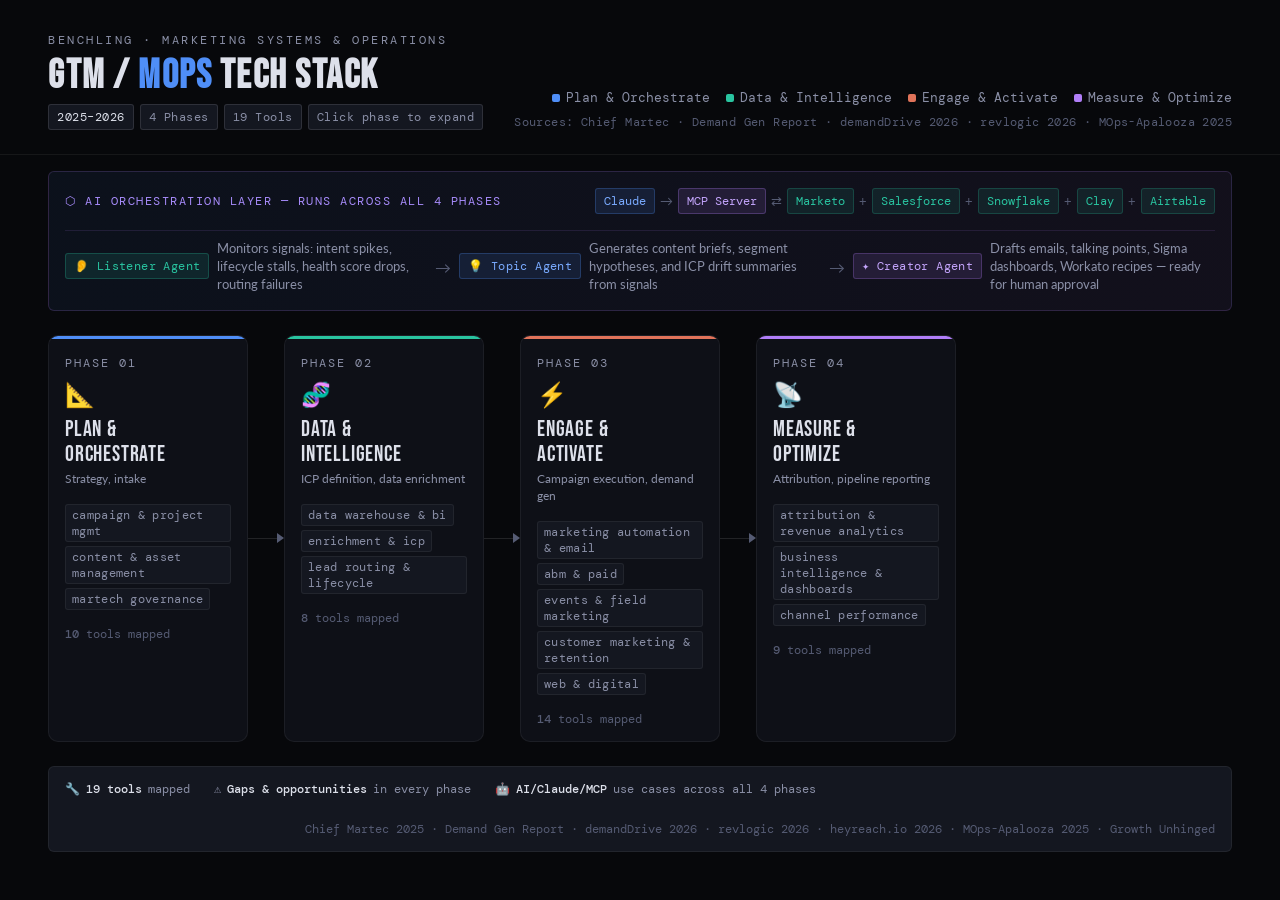
==== index.html @ 34dbd45b "feat: split single-file app into modular architecture with design system overhaul - Split gtm-mops-v" ====
<!DOCTYPE html>
<html lang="en">
<head>
  <meta charset="UTF-8">
  <meta name="viewport" content="width=device-width, initial-scale=1.0">
  <title>GTM / MOps Tech Stack — Benchling 2026</title>
  <link rel="preconnect" href="https://fonts.googleapis.com">
  <link rel="preconnect" href="https://fonts.gstatic.com" crossorigin>
  <link rel="stylesheet" href="https://fonts.googleapis.com/css2?family=Bebas+Neue&family=DM+Mono:wght@300;400;500&family=Lato:wght@300;400;700&display=swap">
  <link rel="stylesheet" href="styles.css">
</head>
<body>

<a href="#pipeline-section" class="skip-link">Skip to pipeline</a>

<!-- ═══ HEADER ═══ -->
<header>
  <div class="header-left">
    <div class="eyebrow">Benchling · Marketing Systems & Operations</div>
    <h1>GTM / <em>MOps</em> Tech Stack</h1>
    <div class="header-meta">
      <span class="pill active">2025–2026</span>
      <span class="pill">4 Phases</span>
      <span class="pill">19 Tools</span>
      <span class="pill">Click phase to expand</span>
    </div>
  </div>
  <div class="header-right">
    <div class="legend-row">
      <div class="leg"><div class="leg-dot" style="background:#4f8ef7"></div>Plan &amp; Orchestrate</div>
      <div class="leg"><div class="leg-dot" style="background:#29c4a0"></div>Data &amp; Intelligence</div>
      <div class="leg"><div class="leg-dot" style="background:#e0735a"></div>Engage &amp; Activate</div>
      <div class="leg"><div class="leg-dot" style="background:#b07ef8"></div>Measure &amp; Optimize</div>
    </div>
    <div class="legend-hint">Sources: Chief Martec · Demand Gen Report · demandDrive 2026 · revlogic 2026 · MOps-Apalooza 2025</div>
  </div>
</header>

<!-- ═══ AI ORCHESTRATION LAYER BANNER ═══ -->
<div class="mcp-bar">
  <div class="mcp-bar-top">
    <div class="mcp-label">⬡ AI Orchestration Layer — runs across all 4 phases</div>
    <div class="mcp-chain">
      <div class="mc mc-core">Claude</div><div class="mc-arr">→</div>
      <div class="mc mc-mcp">MCP Server</div><div class="mc-arr">⇄</div>
      <div class="mc mc-tool">Marketo</div><div class="mc-arr">+</div>
      <div class="mc mc-tool">Salesforce</div><div class="mc-arr">+</div>
      <div class="mc mc-tool">Snowflake</div><div class="mc-arr">+</div>
      <div class="mc mc-tool">Clay</div><div class="mc-arr">+</div>
      <div class="mc mc-tool">Airtable</div>
    </div>
  </div>
  <div class="mcp-agents-row">
    <div class="mcp-agent-type">
      <span class="agent-badge listener">👂 Listener Agent</span>
      <span class="agent-desc">Monitors signals: intent spikes, lifecycle stalls, health score drops, routing failures</span>
    </div>
    <div class="mcp-agent-sep">→</div>
    <div class="mcp-agent-type">
      <span class="agent-badge topic">💡 Topic Agent</span>
      <span class="agent-desc">Generates content briefs, segment hypotheses, and ICP drift summaries from signals</span>
    </div>
    <div class="mcp-agent-sep">→</div>
    <div class="mcp-agent-type">
      <span class="agent-badge creator">✦ Creator Agent</span>
      <span class="agent-desc">Drafts emails, talking points, Sigma dashboards, Workato recipes — ready for human approval</span>
    </div>
  </div>
</div>

<!-- ═══ MAIN CONTENT ═══ -->
<main id="pipeline-section">
  <div class="pipeline-wrap">
    <div class="pipeline" id="pipeline"></div>
  </div>

  <div class="detail" id="detailPanel">
    <div class="panel-head" id="panelHead">
      <div class="panel-icon" id="panelIcon"></div>
      <div>
        <div class="panel-title" id="panelTitle"></div>
        <div class="panel-subtitle" id="panelSub"></div>
      </div>
      <button class="panel-close" id="panelClose" aria-label="Close detail panel">✕ close</button>
    </div>
    <nav aria-label="Phase details">
      <div class="tab-nav" id="tabNav"></div>
    </nav>
    <div id="tabContent"></div>
  </div>
</main>

<!-- ═══ FOOTER ═══ -->
<footer>
  <div class="fstat">🔧 <strong>19 tools</strong> mapped</div>
  <div class="fstat">⚠️ <strong>Gaps &amp; opportunities</strong> in every phase</div>
  <div class="fstat">🤖 <strong>AI/Claude/MCP</strong> use cases across all 4 phases</div>
  <div class="fsrc">Chief Martec 2025 · Demand Gen Report · demandDrive 2026 · revlogic 2026 · heyreach.io 2026 · MOps-Apalooza 2025 · Growth Unhinged</div>
</footer>

<script src="data.js"></script>
<script src="app.js"></script>
</body>
</html>
---- styles.css ----
/* ═══ CASCADE LAYERS ═══ */
@layer reset, base, tokens, components, utilities;

/* ═══ RESET ═══ */
@layer reset {
  *, *::before, *::after { box-sizing: border-box; margin: 0; padding: 0; }
}

/* ═══ TOKENS ═══ */
@layer tokens {
  :root {
    /* Spacing — 8pt grid */
    --space-1: 4px;
    --space-2: 8px;
    --space-3: 16px;
    --space-4: 24px;
    --space-5: 32px;
    --space-6: 48px;
    --space-7: 64px;

    /* Typography — fluid clamp */
    --text-xs: clamp(0.6875rem, 0.625rem + 0.25vw, 0.75rem);
    --text-sm: clamp(0.75rem, 0.7rem + 0.2vw, 0.8125rem);
    --text-base: clamp(0.875rem, 0.8rem + 0.3vw, 1rem);
    --text-lg: clamp(1.125rem, 1rem + 0.5vw, 1.375rem);
    --text-xl: clamp(1.5rem, 1.2rem + 1.2vw, 2rem);
    --text-2xl: clamp(2rem, 1.5rem + 2vw, 2.5rem);

    /* Radii */
    --radius-sm: 3px;
    --radius-md: 6px;
    --radius-lg: 10px;

    /* Surfaces — elevation via lightness */
    --surface-0: #07080b;
    --surface-1: #0e1017;
    --surface-2: #141720;
    --surface-3: #1b1f2c;

    /* Phase colors */
    --p1: #4f8ef7;
    --p2: #29c4a0;
    --p3: #e0735a;
    --p4: #b07ef8;

    /* Text — contrast-compliant */
    --text-primary: #dde0ea;
    --text-secondary: #8a8fa6;
    --text-tertiary: #555b73;

    /* Borders */
    --border-subtle: rgba(255,255,255,0.06);
    --border-medium: rgba(255,255,255,0.11);

    /* Focus */
    --color-focus: var(--p1);
  }
}

/* ═══ BASE ═══ */
@layer base {
  html, body {
    background: var(--surface-0);
    color: var(--text-primary);
    font-family: 'Lato', sans-serif;
    font-size: var(--text-base);
    min-height: 100vh;
    overflow-x: hidden;
    -webkit-font-smoothing: antialiased;
  }
}

/* ═══ COMPONENTS ═══ */
@layer components {

  /* ── HEADER ── */
  header {
    padding: var(--space-5) var(--space-6) var(--space-4);
    border-bottom: 1px solid var(--border-subtle);
    display: flex; align-items: flex-end; gap: 0; justify-content: space-between;
  }

  .eyebrow {
    font-family: 'DM Mono', monospace;
    font-size: var(--text-xs); letter-spacing: 2.5px;
    text-transform: uppercase; color: var(--text-secondary);
    margin-bottom: var(--space-2);
  }

  h1 {
    font-family: 'Bebas Neue', sans-serif;
    font-size: var(--text-2xl); letter-spacing: 1.5px;
    line-height: 1; color: var(--text-primary);
    text-wrap: balance;
  }
  h1 em { font-style: normal; color: var(--p1); }

  .header-meta {
    display: flex; gap: 6px; align-items: center; flex-wrap: wrap;
    margin-top: var(--space-2);
  }

  .pill {
    font-family: 'DM Mono', monospace;
    font-size: var(--text-xs); padding: var(--space-1) var(--space-2);
    border-radius: var(--radius-sm);
    background: var(--surface-2); border: 1px solid var(--border-medium);
    color: var(--text-secondary); letter-spacing: 0.5px;
  }
  .pill.active { color: var(--text-primary); border-color: var(--border-medium); }

  .header-right {
    text-align: right;
  }

  .legend-row {
    display: flex; gap: var(--space-3); justify-content: flex-end; align-items: center;
    flex-wrap: wrap;
  }

  .leg {
    display: flex; align-items: center; gap: 6px;
    font-size: var(--text-sm); color: var(--text-secondary);
    font-family: 'DM Mono', monospace;
  }
  .leg-dot { width: 8px; height: 8px; border-radius: 2px; flex-shrink: 0; }

  .legend-hint {
    margin-top: var(--space-2);
    font-family: 'DM Mono', monospace;
    font-size: var(--text-xs); color: var(--text-tertiary);
    letter-spacing: 0.4px;
  }

  /* ── MCP BANNER ── */
  .mcp-bar {
    margin: var(--space-3) var(--space-6) 0;
    border-radius: var(--radius-md);
    background: linear-gradient(90deg, rgba(79,142,247,0.07), rgba(176,126,248,0.07));
    border: 1px solid rgba(176,126,248,0.18);
    padding: var(--space-3) var(--space-3);
    display: flex; flex-direction: column; gap: var(--space-3); align-items: stretch;
  }

  .mcp-bar-top {
    display: flex; align-items: center; gap: var(--space-3); flex-wrap: wrap;
  }

  .mcp-label {
    font-family: 'DM Mono', monospace;
    font-size: var(--text-xs); letter-spacing: 1.5px; text-transform: uppercase;
    color: #a78bfa; white-space: nowrap;
  }

  .mcp-chain {
    display: flex; align-items: center; gap: 5px; flex-wrap: wrap; margin-left: auto;
  }
  .mc {
    font-family: 'DM Mono', monospace; font-size: var(--text-xs); padding: var(--space-1) var(--space-2);
    border-radius: var(--radius-sm); border: 1px solid; white-space: nowrap;
  }
  .mc-core { background: rgba(79,142,247,0.12); color: #7aabff; border-color: rgba(79,142,247,0.25); }
  .mc-mcp  { background: rgba(176,126,248,0.12); color: #c4a5fc; border-color: rgba(176,126,248,0.28); }
  .mc-tool { background: rgba(41,196,160,0.10); color: #29c4a0; border-color: rgba(41,196,160,0.22); }
  .mc-arr  { color: var(--text-tertiary); font-size: var(--text-sm); }

  .mcp-agents-row {
    display: flex; align-items: center; gap: var(--space-2); flex-wrap: wrap;
    padding-top: var(--space-2);
    border-top: 1px solid rgba(176,126,248,0.12);
  }

  .mcp-agent-type {
    display: flex; align-items: center; gap: var(--space-2); flex: 1; min-width: 200px;
  }

  .mcp-agent-sep {
    color: var(--text-tertiary); font-size: var(--text-base); flex-shrink: 0;
  }

  .agent-badge {
    font-family: 'DM Mono', monospace;
    font-size: var(--text-xs); padding: var(--space-1) var(--space-2); border-radius: var(--radius-sm);
    white-space: nowrap; flex-shrink: 0; letter-spacing: 0.4px;
  }
  .agent-badge.listener { background: rgba(41,196,160,0.12); color: #29c4a0; border: 1px solid rgba(41,196,160,0.25); }
  .agent-badge.topic    { background: rgba(79,142,247,0.12); color: #7aabff; border: 1px solid rgba(79,142,247,0.25); }
  .agent-badge.creator  { background: rgba(176,126,248,0.12); color: #c4a5fc; border: 1px solid rgba(176,126,248,0.25); }

  .agent-desc { font-size: var(--text-sm); color: var(--text-secondary); line-height: 1.4; }

  /* ── PIPELINE STRIP ── */
  .pipeline-wrap {
    padding: var(--space-4) var(--space-6) 0;
    overflow-x: auto;
  }

  .pipeline {
    display: flex; align-items: stretch;
    gap: 0; min-width: max-content;
  }

  /* connector — horizontal flow */
  .connector {
    display: flex; flex-direction: row; width: 36px; height: auto;
    justify-content: center; align-items: center;
    flex-shrink: 0;
  }
  .conn-line { flex: 1; height: 1px; width: auto; background: var(--border-medium); }
  .conn-arrow {
    width: 0; height: 0;
    border-top: 5px solid transparent;
    border-bottom: 5px solid transparent;
    border-left: 7px solid var(--text-tertiary);
    border-right: none;
    flex-shrink: 0;
  }

  /* ── PHASE CARD ── */
  .phase {
    width: 200px; flex-shrink: 0;
    border-radius: var(--radius-lg);
    border: 1.5px solid var(--border-subtle);
    background: var(--surface-1);
    cursor: pointer;
    transition: border-color 0.15s, transform 0.1s;
    overflow: hidden;
    position: relative;
  }
  .phase:hover {
    border-color: var(--phase-color);
  }
  .phase:active {
    transform: scale(0.98);
  }
  .phase.open {
    border-color: var(--phase-color);
  }

  .phase-accent {
    height: 3px; width: 100%;
  }

  .phase-inner { padding: var(--space-3) var(--space-3) 14px; }

  .phase-num {
    font-family: 'DM Mono', monospace;
    font-size: var(--text-xs); letter-spacing: 2px;
    text-transform: uppercase; color: var(--text-secondary);
    margin-bottom: var(--space-2);
  }

  .phase-icon { font-size: 24px; margin-bottom: var(--space-2); display: block; }

  .phase-name {
    font-family: 'Bebas Neue', sans-serif;
    font-size: var(--text-lg); letter-spacing: 0.8px;
    line-height: 1.15; color: var(--text-primary);
    text-wrap: balance;
  }

  .phase-subtitle {
    font-size: var(--text-xs); color: var(--text-secondary);
    margin-top: var(--space-1); line-height: 1.4;
  }

  .phase-cats {
    margin-top: var(--space-3);
    display: flex; flex-wrap: wrap; gap: var(--space-1);
  }

  .cat-chip {
    font-family: 'DM Mono', monospace;
    font-size: var(--text-xs); padding: 2px 6px;
    border-radius: var(--radius-sm); color: var(--text-secondary);
    background: var(--surface-2); border: 1px solid var(--border-subtle);
    letter-spacing: 0.3px;
  }

  .phase-tool-count {
    margin-top: var(--space-3);
    font-family: 'DM Mono', monospace;
    font-size: var(--text-xs); color: var(--text-tertiary);
    font-variant-numeric: tabular-nums;
  }
  .phase-tool-count span { font-weight: 500; }

  /* ── DETAIL PANEL ── */
  .detail {
    display: none;
    margin: var(--space-3) var(--space-6) 0;
    border-radius: var(--radius-lg);
    border: 1px solid var(--border-subtle);
    background: var(--surface-1);
    overflow: hidden;
    animation: panelIn 0.22s ease;
  }
  .detail.open { display: block; }

  @keyframes panelIn {
    from { opacity: 0; transform: translateY(-6px); }
    to   { opacity: 1; transform: translateY(0); }
  }

  /* Panel header */
  .panel-head {
    display: flex; align-items: center; gap: 14px;
    padding: var(--space-3) var(--space-4);
    border-bottom: 1px solid var(--border-subtle);
    border-top: 2px solid var(--phase-color, var(--p1));
  }

  .panel-icon { font-size: 26px; }

  .panel-title {
    font-family: 'Bebas Neue', sans-serif;
    font-size: var(--text-lg); letter-spacing: 1px;
    text-wrap: balance;
  }

  .panel-subtitle { font-size: var(--text-sm); color: var(--text-secondary); margin-top: 1px; }

  .panel-close {
    margin-left: auto;
    background: none; border: 1px solid var(--border-medium);
    color: var(--text-secondary); border-radius: var(--radius-md);
    padding: 5px 13px; font-size: var(--text-sm);
    cursor: pointer; transition: color 0.15s, border-color 0.15s;
    font-family: 'DM Mono', monospace;
  }
  .panel-close:hover { color: var(--text-primary); border-color: var(--border-medium); }

  /* Tab nav */
  .tab-nav {
    display: flex; gap: 0;
    border-bottom: 1px solid var(--border-subtle);
    padding: 0 var(--space-4);
    overflow-x: auto;
  }

  .tab-btn {
    font-family: 'DM Mono', monospace;
    font-size: var(--text-xs); letter-spacing: 0.8px; text-transform: uppercase;
    padding: var(--space-2) var(--space-3); cursor: pointer;
    background: none; border: none;
    color: var(--text-secondary);
    border-bottom: 2px solid transparent;
    transition: color 0.15s, border-color 0.15s;
    white-space: nowrap;
  }
  .tab-btn:hover { color: var(--text-primary); }
  .tab-btn.active { color: var(--text-primary); border-bottom-color: var(--phase-color, var(--p1)); }

  /* Tab content */
  .tab-body { display: none; padding: var(--space-4); }
  .tab-body.active { display: block; }

  /* ── TOOLS TAB ── */
  .subcats { display: flex; flex-direction: column; gap: var(--space-3); }

  .subcat-head {
    display: flex; align-items: center; gap: var(--space-2);
    cursor: pointer; user-select: none; margin-bottom: var(--space-2);
  }

  .subcat-toggle {
    width: 16px; height: 16px; border-radius: var(--radius-sm);
    border: 1px solid var(--border-medium);
    background: var(--surface-2); color: var(--text-secondary);
    font-size: var(--text-xs); display: flex; align-items: center; justify-content: center;
    flex-shrink: 0; transition: all 0.15s;
    font-family: 'DM Mono', monospace;
  }
  .subcat.expanded .subcat-toggle { background: var(--surface-3); color: var(--text-primary); }

  .subcat-name {
    font-family: 'DM Mono', monospace;
    font-size: var(--text-xs); letter-spacing: 1px; text-transform: uppercase;
    color: var(--text-secondary);
  }

  .subcat-count {
    font-family: 'DM Mono', monospace;
    font-size: var(--text-xs); color: var(--text-tertiary);
    margin-left: auto;
    font-variant-numeric: tabular-nums;
  }

  .subcat-body {
    display: none;
    padding-left: var(--space-4);
  }
  .subcat.expanded .subcat-body {
    display: grid; grid-template-columns: repeat(auto-fill, minmax(260px, 1fr)); gap: var(--space-2);
  }

  .tool-card {
    background: var(--surface-2); border: 1px solid var(--border-subtle);
    border-radius: var(--radius-md); padding: var(--space-2) 14px;
    transition: border-color 0.15s;
  }
  .tool-card:hover { border-color: var(--border-medium); }

  .tool-top { display: flex; align-items: center; gap: 7px; margin-bottom: 5px; }
  .tool-dot { width: 6px; height: 6px; border-radius: 50%; flex-shrink: 0; }
  .tool-name { font-size: var(--text-base); font-weight: 700; color: var(--text-primary); }

  .tool-tag {
    margin-left: auto;
    font-family: 'DM Mono', monospace;
    font-size: var(--text-xs); padding: 1px 5px;
    border-radius: var(--radius-sm);
  }
  .tool-tag.core { background: rgba(79,142,247,0.12); color: #7aabff; border: 1px solid rgba(79,142,247,0.2); }
  .tool-tag.cross { background: rgba(224,115,90,0.1); color: #e8886f; border: 1px solid rgba(224,115,90,0.2); }

  .tool-desc { font-size: var(--text-sm); color: var(--text-secondary); line-height: 1.5; }

  /* ── GAPS TAB ── */
  .gaps-grid { display: grid; grid-template-columns: repeat(auto-fill, minmax(280px, 1fr)); gap: var(--space-3); }

  .gap-card {
    background: var(--surface-2); border-radius: var(--radius-md); padding: 14px;
    border: 1px solid var(--border-subtle);
  }

  .gap-type {
    font-family: 'DM Mono', monospace;
    font-size: var(--text-xs); letter-spacing: 1px; text-transform: uppercase;
    padding: 2px 7px; border-radius: var(--radius-sm); display: inline-block; margin-bottom: var(--space-2);
  }
  .gap-type.gap  { background: rgba(251,191,36,0.1); color: #fbbf24; border: 1px solid rgba(251,191,36,0.2); }
  .gap-type.opp  { background: rgba(41,196,160,0.1); color: #29c4a0; border: 1px solid rgba(41,196,160,0.2); }
  .gap-type.risk { background: rgba(224,115,90,0.1); color: #e0735a; border: 1px solid rgba(224,115,90,0.2); }

  .gap-text { font-size: var(--text-sm); color: var(--text-secondary); line-height: 1.6; }

  /* ── TRENDS TAB ── */
  .trends-list { display: flex; flex-direction: column; gap: var(--space-3); }

  .trend-item {
    display: flex; gap: var(--space-3); align-items: flex-start;
    background: var(--surface-2); border-radius: var(--radius-md); padding: 13px var(--space-3);
    border: 1px solid var(--border-subtle);
  }

  .trend-badge {
    font-family: 'DM Mono', monospace;
    font-size: var(--text-xs); padding: 2px 7px; border-radius: var(--radius-sm);
    white-space: nowrap; margin-top: 2px; flex-shrink: 0;
    letter-spacing: 0.5px;
  }
  .trend-badge.now    { background: rgba(41,196,160,0.1); color: #29c4a0; border: 1px solid rgba(41,196,160,0.2); }
  .trend-badge.future { background: rgba(79,142,247,0.1); color: #7aabff; border: 1px solid rgba(79,142,247,0.2); }

  .trend-text { font-size: var(--text-sm); color: var(--text-secondary); line-height: 1.6; }

  /* ── AI TAB ── */
  .ai-list { display: flex; flex-direction: column; gap: var(--space-3); }

  .ai-item {
    background: var(--surface-2); border: 1px solid var(--border-subtle);
    border-radius: var(--radius-md); padding: 14px var(--space-3);
  }

  .ai-badges { display: flex; gap: 5px; flex-wrap: wrap; margin-bottom: var(--space-2); }

  .ai-badge {
    font-family: 'DM Mono', monospace;
    font-size: var(--text-xs); padding: 2px 7px; border-radius: var(--radius-sm);
    letter-spacing: 0.4px;
  }
  .ab-mcp    { background: rgba(176,126,248,0.12); color: #c4a5fc; border: 1px solid rgba(176,126,248,0.25); }
  .ab-agent  { background: rgba(236,72,153,0.1);   color: #f472b6; border: 1px solid rgba(244,114,182,0.2); }
  .ab-code   { background: rgba(41,196,160,0.1);   color: #29c4a0; border: 1px solid rgba(41,196,160,0.2); }
  .ab-claude { background: rgba(79,142,247,0.1);   color: #7aabff; border: 1px solid rgba(79,142,247,0.2); }

  .ai-text { font-size: var(--text-sm); color: var(--text-secondary); line-height: 1.6; }

  /* ── FOOTER ── */
  footer {
    margin: var(--space-4) var(--space-6) var(--space-6);
    padding: 14px var(--space-3);
    border-radius: var(--radius-md);
    background: var(--surface-2); border: 1px solid var(--border-subtle);
    display: flex; gap: var(--space-4); flex-wrap: wrap; align-items: center;
  }

  .fstat {
    font-family: 'DM Mono', monospace;
    font-size: var(--text-xs); color: var(--text-secondary);
    display: flex; align-items: center; gap: 6px;
  }
  .fstat strong { color: var(--text-primary); font-weight: 500; }

  .fsrc {
    margin-left: auto; font-size: var(--text-xs); color: var(--text-tertiary);
    font-family: 'DM Mono', monospace;
  }

  /* ── RESPONSIVE: TABLET ── */
  @media (max-width: 1024px) {
    header {
      flex-direction: column;
      align-items: flex-start;
      gap: var(--space-3);
    }
    .header-right { text-align: left; }
    .legend-row { justify-content: flex-start; }
  }

  /* ── RESPONSIVE: MOBILE ── */
  @media (max-width: 768px) {
    header,
    .mcp-bar,
    .pipeline-wrap,
    footer {
      margin-left: var(--space-3);
      margin-right: var(--space-3);
    }

    header {
      padding: var(--space-4) var(--space-3) var(--space-3);
    }
    h1 { font-size: var(--text-xl); }
    .legend-row { gap: var(--space-2); }
    .legend-hint { font-size: var(--text-xs); }

    /* Pipeline goes vertical */
    .pipeline {
      flex-direction: column;
      min-width: 0;
      gap: 0;
    }
    .phase { width: 100%; }

    .connector {
      flex-direction: column;
      width: 100%;
      height: var(--space-4);
      justify-content: center;
      align-items: center;
    }
    .conn-line {
      width: 1px;
      height: 100%;
      flex: 1;
    }
    .conn-arrow {
      border-left: 5px solid transparent;
      border-right: 5px solid transparent;
      border-top: 7px solid var(--text-tertiary);
      border-bottom: none;
      transform: none;
    }

    /* MCP banner stacks */
    .mcp-bar { padding: var(--space-3); }
    .mcp-agents-row {
      flex-direction: column;
      gap: var(--space-2);
    }
    .mcp-agent-sep { display: none; }
    .mcp-agent-type { min-width: 0; }
    .mcp-chain { margin-left: 0; }

    /* Detail panel full-width */
    .detail {
      margin-left: 0;
      margin-right: 0;
      border-radius: 0;
    }
    .tab-body { padding: var(--space-3); }
    .panel-head { padding: var(--space-3); }
    .tab-nav { padding: 0 var(--space-3); }

    /* Tool grid single column */
    .subcat.expanded .subcat-body { grid-template-columns: 1fr; }
    .subcat-body { padding-left: var(--space-3); }

    /* Gaps grid single column */
    .gaps-grid { grid-template-columns: 1fr; }

    /* Footer stacks */
    footer {
      flex-direction: column;
      align-items: flex-start;
      gap: var(--space-2);
    }
    .fsrc { margin-left: 0; }
  }

} /* end @layer components */

/* ═══ UTILITIES ═══ */
@layer utilities {
  :focus-visible {
    outline: 2px solid var(--color-focus);
    outline-offset: 2px;
  }

  @media (prefers-reduced-motion: reduce) {
    *, *::before, *::after {
      animation-duration: 0.01ms !important;
      transition-duration: 0.01ms !important;
    }
  }

  .skip-link {
    position: absolute;
    top: -100%;
    left: var(--space-3);
    padding: var(--space-2) var(--space-3);
    background: var(--surface-3);
    color: var(--text-primary);
    font-family: 'DM Mono', monospace;
    font-size: var(--text-sm);
    border-radius: var(--radius-md);
    z-index: 100;
    text-decoration: none;
  }
  .skip-link:focus {
    top: var(--space-2);
  }
}
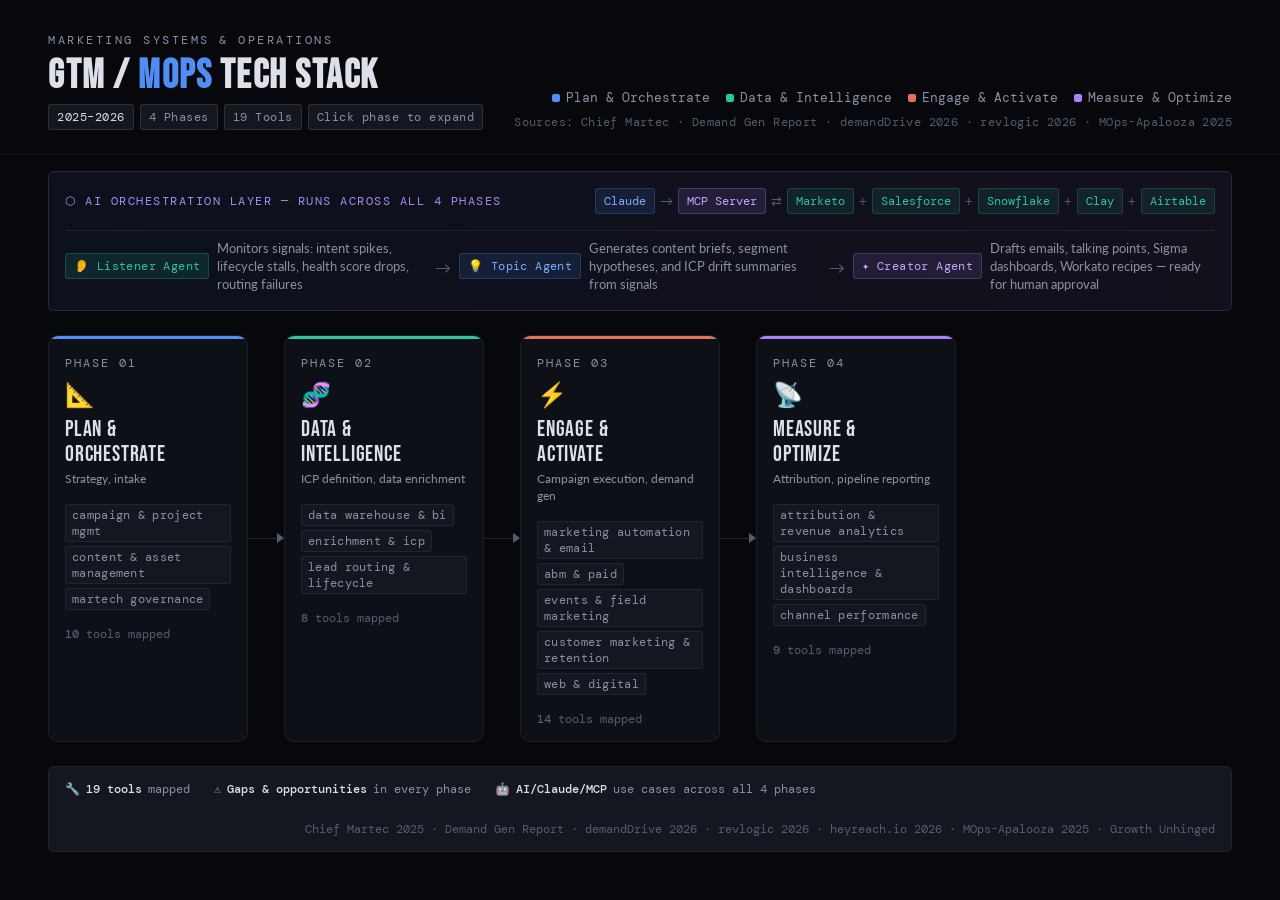
==== commit 015cc4ce: "initial commit" ====
--- a/index.html
+++ b/index.html
@@ -3,7 +3,7 @@
 <head>
   <meta charset="UTF-8">
   <meta name="viewport" content="width=device-width, initial-scale=1.0">
-  <title>GTM / MOps Tech Stack — Benchling 2026</title>
+  <title>GTM / MOps Tech Stack — 2026</title>
   <link rel="preconnect" href="https://fonts.googleapis.com">
   <link rel="preconnect" href="https://fonts.gstatic.com" crossorigin>
   <link rel="stylesheet" href="https://fonts.googleapis.com/css2?family=Bebas+Neue&family=DM+Mono:wght@300;400;500&family=Lato:wght@300;400;700&display=swap">
@@ -16,7 +16,7 @@
 <!-- ═══ HEADER ═══ -->
 <header>
   <div class="header-left">
-    <div class="eyebrow">Benchling · Marketing Systems & Operations</div>
+    <div class="eyebrow">Marketing Systems & Operations</div>
     <h1>GTM / <em>MOps</em> Tech Stack</h1>
     <div class="header-meta">
       <span class="pill active">2025–2026</span>
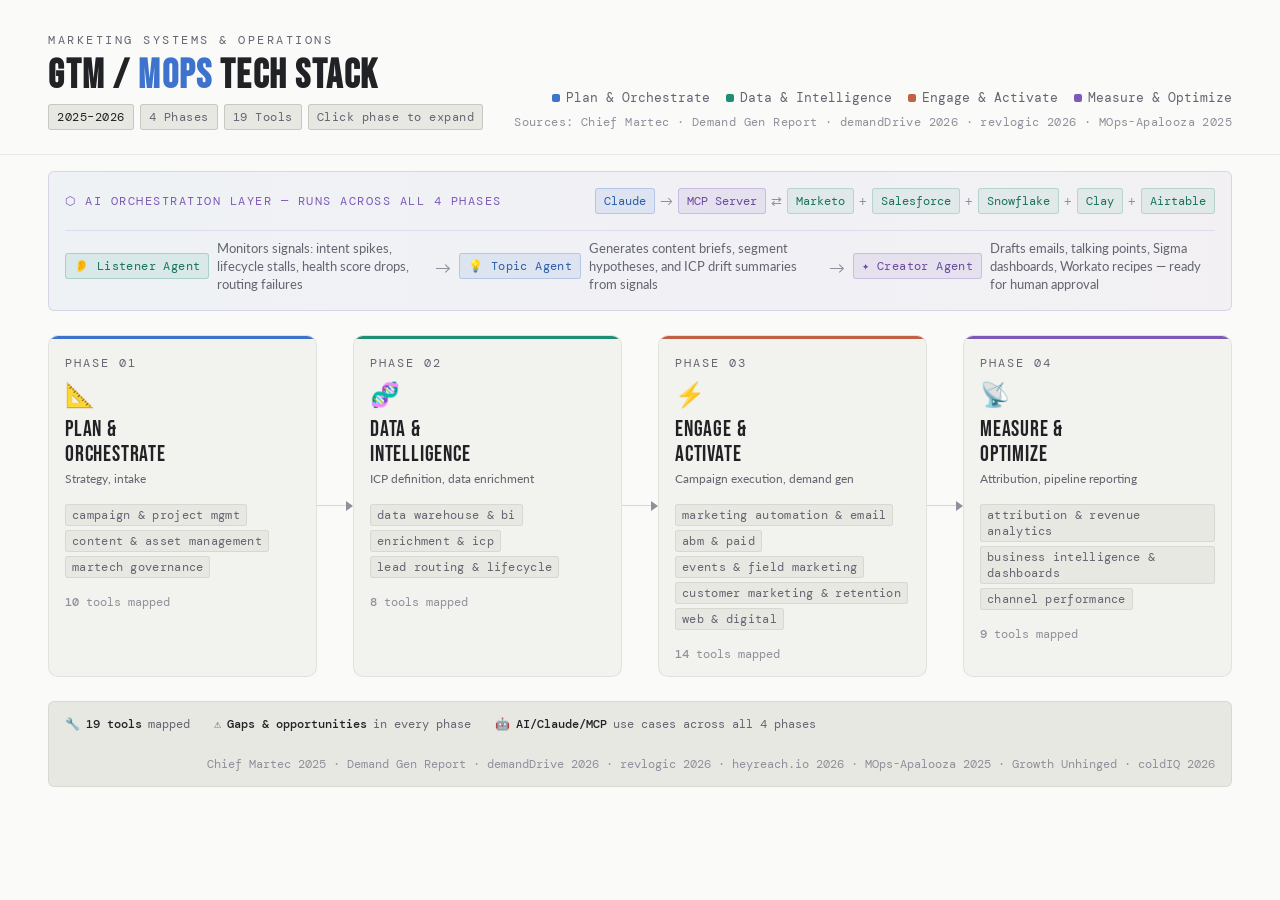
==== commit fce0d25e: "updated styling" ====
--- a/index.html
+++ b/index.html
@@ -27,10 +27,10 @@
   </div>
   <div class="header-right">
     <div class="legend-row">
-      <div class="leg"><div class="leg-dot" style="background:#4f8ef7"></div>Plan &amp; Orchestrate</div>
-      <div class="leg"><div class="leg-dot" style="background:#29c4a0"></div>Data &amp; Intelligence</div>
-      <div class="leg"><div class="leg-dot" style="background:#e0735a"></div>Engage &amp; Activate</div>
-      <div class="leg"><div class="leg-dot" style="background:#b07ef8"></div>Measure &amp; Optimize</div>
+      <div class="leg"><div class="leg-dot" style="background:#3d73cc"></div>Plan &amp; Orchestrate</div>
+      <div class="leg"><div class="leg-dot" style="background:#1f8f74"></div>Data &amp; Intelligence</div>
+      <div class="leg"><div class="leg-dot" style="background:#c06047"></div>Engage &amp; Activate</div>
+      <div class="leg"><div class="leg-dot" style="background:#7e5ab8"></div>Measure &amp; Optimize</div>
     </div>
     <div class="legend-hint">Sources: Chief Martec · Demand Gen Report · demandDrive 2026 · revlogic 2026 · MOps-Apalooza 2025</div>
   </div>
@@ -95,7 +95,7 @@
   <div class="fstat">🔧 <strong>19 tools</strong> mapped</div>
   <div class="fstat">⚠️ <strong>Gaps &amp; opportunities</strong> in every phase</div>
   <div class="fstat">🤖 <strong>AI/Claude/MCP</strong> use cases across all 4 phases</div>
-  <div class="fsrc">Chief Martec 2025 · Demand Gen Report · demandDrive 2026 · revlogic 2026 · heyreach.io 2026 · MOps-Apalooza 2025 · Growth Unhinged</div>
+  <div class="fsrc">Chief Martec 2025 · Demand Gen Report · demandDrive 2026 · revlogic 2026 · heyreach.io 2026 · MOps-Apalooza 2025 · Growth Unhinged · coldIQ 2026</div>
 </footer>
 
 <script src="data.js"></script>
--- a/styles.css
+++ b/styles.css
@@ -31,26 +31,26 @@
     --radius-md: 6px;
     --radius-lg: 10px;
 
-    /* Surfaces — elevation via lightness */
-    --surface-0: #07080b;
-    --surface-1: #0e1017;
-    --surface-2: #141720;
-    --surface-3: #1b1f2c;
+    /* Surfaces — warm paper palette */
+    --surface-0: #fafaf8;
+    --surface-1: #f2f2ee;
+    --surface-2: #e8e8e3;
+    --surface-3: #deded8;
 
     /* Phase colors */
-    --p1: #4f8ef7;
-    --p2: #29c4a0;
-    --p3: #e0735a;
-    --p4: #b07ef8;
-
-    /* Text — contrast-compliant */
-    --text-primary: #dde0ea;
-    --text-secondary: #8a8fa6;
-    --text-tertiary: #555b73;
+    --p1: #3d73cc;
+    --p2: #1f8f74;
+    --p3: #c06047;
+    --p4: #7e5ab8;
+
+    /* Text — contrast-compliant on light */
+    --text-primary: #212225;
+    --text-secondary: #636571;
+    --text-tertiary: #8e909c;
 
     /* Borders */
-    --border-subtle: rgba(255,255,255,0.06);
-    --border-medium: rgba(255,255,255,0.11);
+    --border-subtle: rgba(0,0,0,0.07);
+    --border-medium: rgba(0,0,0,0.14);
 
     /* Focus */
     --color-focus: var(--p1);
@@ -136,8 +136,8 @@
   .mcp-bar {
     margin: var(--space-3) var(--space-6) 0;
     border-radius: var(--radius-md);
-    background: linear-gradient(90deg, rgba(79,142,247,0.07), rgba(176,126,248,0.07));
-    border: 1px solid rgba(176,126,248,0.18);
+    background: linear-gradient(90deg, rgba(61,115,204,0.06), rgba(126,90,184,0.06));
+    border: 1px solid rgba(126,90,184,0.2);
     padding: var(--space-3) var(--space-3);
     display: flex; flex-direction: column; gap: var(--space-3); align-items: stretch;
   }
@@ -149,7 +149,7 @@
   .mcp-label {
     font-family: 'DM Mono', monospace;
     font-size: var(--text-xs); letter-spacing: 1.5px; text-transform: uppercase;
-    color: #a78bfa; white-space: nowrap;
+    color: #7e5ab8; white-space: nowrap;
   }
 
   .mcp-chain {
@@ -159,15 +159,15 @@
     font-family: 'DM Mono', monospace; font-size: var(--text-xs); padding: var(--space-1) var(--space-2);
     border-radius: var(--radius-sm); border: 1px solid; white-space: nowrap;
   }
-  .mc-core { background: rgba(79,142,247,0.12); color: #7aabff; border-color: rgba(79,142,247,0.25); }
-  .mc-mcp  { background: rgba(176,126,248,0.12); color: #c4a5fc; border-color: rgba(176,126,248,0.28); }
-  .mc-tool { background: rgba(41,196,160,0.10); color: #29c4a0; border-color: rgba(41,196,160,0.22); }
+  .mc-core { background: rgba(61,115,204,0.1); color: #2c5ea8; border-color: rgba(61,115,204,0.25); }
+  .mc-mcp  { background: rgba(126,90,184,0.1); color: #6a4a9e; border-color: rgba(126,90,184,0.25); }
+  .mc-tool { background: rgba(31,143,116,0.08); color: #17735d; border-color: rgba(31,143,116,0.22); }
   .mc-arr  { color: var(--text-tertiary); font-size: var(--text-sm); }
 
   .mcp-agents-row {
     display: flex; align-items: center; gap: var(--space-2); flex-wrap: wrap;
     padding-top: var(--space-2);
-    border-top: 1px solid rgba(176,126,248,0.12);
+    border-top: 1px solid rgba(126,90,184,0.15);
   }
 
   .mcp-agent-type {
@@ -183,9 +183,9 @@
     font-size: var(--text-xs); padding: var(--space-1) var(--space-2); border-radius: var(--radius-sm);
     white-space: nowrap; flex-shrink: 0; letter-spacing: 0.4px;
   }
-  .agent-badge.listener { background: rgba(41,196,160,0.12); color: #29c4a0; border: 1px solid rgba(41,196,160,0.25); }
-  .agent-badge.topic    { background: rgba(79,142,247,0.12); color: #7aabff; border: 1px solid rgba(79,142,247,0.25); }
-  .agent-badge.creator  { background: rgba(176,126,248,0.12); color: #c4a5fc; border: 1px solid rgba(176,126,248,0.25); }
+  .agent-badge.listener { background: rgba(31,143,116,0.1); color: #17735d; border: 1px solid rgba(31,143,116,0.25); }
+  .agent-badge.topic    { background: rgba(61,115,204,0.1); color: #2c5ea8; border: 1px solid rgba(61,115,204,0.25); }
+  .agent-badge.creator  { background: rgba(126,90,184,0.1); color: #6a4a9e; border: 1px solid rgba(126,90,184,0.25); }
 
   .agent-desc { font-size: var(--text-sm); color: var(--text-secondary); line-height: 1.4; }
 
@@ -197,7 +197,7 @@
 
   .pipeline {
     display: flex; align-items: stretch;
-    gap: 0; min-width: max-content;
+    gap: 0;
   }
 
   /* connector — horizontal flow */
@@ -218,7 +218,7 @@
 
   /* ── PHASE CARD ── */
   .phase {
-    width: 200px; flex-shrink: 0;
+    flex: 1 1 0; min-width: 180px;
     border-radius: var(--radius-lg);
     border: 1.5px solid var(--border-subtle);
     background: var(--surface-1);
@@ -411,8 +411,8 @@
     font-size: var(--text-xs); padding: 1px 5px;
     border-radius: var(--radius-sm);
   }
-  .tool-tag.core { background: rgba(79,142,247,0.12); color: #7aabff; border: 1px solid rgba(79,142,247,0.2); }
-  .tool-tag.cross { background: rgba(224,115,90,0.1); color: #e8886f; border: 1px solid rgba(224,115,90,0.2); }
+  .tool-tag.core { background: rgba(61,115,204,0.1); color: #2c5ea8; border: 1px solid rgba(61,115,204,0.2); }
+  .tool-tag.cross { background: rgba(192,96,71,0.08); color: #9e4a33; border: 1px solid rgba(192,96,71,0.2); }
 
   .tool-desc { font-size: var(--text-sm); color: var(--text-secondary); line-height: 1.5; }
 
@@ -429,9 +429,9 @@
     font-size: var(--text-xs); letter-spacing: 1px; text-transform: uppercase;
     padding: 2px 7px; border-radius: var(--radius-sm); display: inline-block; margin-bottom: var(--space-2);
   }
-  .gap-type.gap  { background: rgba(251,191,36,0.1); color: #fbbf24; border: 1px solid rgba(251,191,36,0.2); }
-  .gap-type.opp  { background: rgba(41,196,160,0.1); color: #29c4a0; border: 1px solid rgba(41,196,160,0.2); }
-  .gap-type.risk { background: rgba(224,115,90,0.1); color: #e0735a; border: 1px solid rgba(224,115,90,0.2); }
+  .gap-type.gap  { background: rgba(180,130,20,0.1); color: #8a6b10; border: 1px solid rgba(180,130,20,0.2); }
+  .gap-type.opp  { background: rgba(31,143,116,0.1); color: #17735d; border: 1px solid rgba(31,143,116,0.2); }
+  .gap-type.risk { background: rgba(192,96,71,0.08); color: #9e4a33; border: 1px solid rgba(192,96,71,0.2); }
 
   .gap-text { font-size: var(--text-sm); color: var(--text-secondary); line-height: 1.6; }
 
@@ -450,8 +450,8 @@
     white-space: nowrap; margin-top: 2px; flex-shrink: 0;
     letter-spacing: 0.5px;
   }
-  .trend-badge.now    { background: rgba(41,196,160,0.1); color: #29c4a0; border: 1px solid rgba(41,196,160,0.2); }
-  .trend-badge.future { background: rgba(79,142,247,0.1); color: #7aabff; border: 1px solid rgba(79,142,247,0.2); }
+  .trend-badge.now    { background: rgba(31,143,116,0.1); color: #17735d; border: 1px solid rgba(31,143,116,0.2); }
+  .trend-badge.future { background: rgba(61,115,204,0.1); color: #2c5ea8; border: 1px solid rgba(61,115,204,0.2); }
 
   .trend-text { font-size: var(--text-sm); color: var(--text-secondary); line-height: 1.6; }
 
@@ -470,10 +470,10 @@
     font-size: var(--text-xs); padding: 2px 7px; border-radius: var(--radius-sm);
     letter-spacing: 0.4px;
   }
-  .ab-mcp    { background: rgba(176,126,248,0.12); color: #c4a5fc; border: 1px solid rgba(176,126,248,0.25); }
-  .ab-agent  { background: rgba(236,72,153,0.1);   color: #f472b6; border: 1px solid rgba(244,114,182,0.2); }
-  .ab-code   { background: rgba(41,196,160,0.1);   color: #29c4a0; border: 1px solid rgba(41,196,160,0.2); }
-  .ab-claude { background: rgba(79,142,247,0.1);   color: #7aabff; border: 1px solid rgba(79,142,247,0.2); }
+  .ab-mcp    { background: rgba(126,90,184,0.1);  color: #6a4a9e; border: 1px solid rgba(126,90,184,0.22); }
+  .ab-agent  { background: rgba(190,60,120,0.08); color: #9e3366; border: 1px solid rgba(190,60,120,0.18); }
+  .ab-code   { background: rgba(31,143,116,0.1);  color: #17735d; border: 1px solid rgba(31,143,116,0.2); }
+  .ab-claude { background: rgba(61,115,204,0.1);  color: #2c5ea8; border: 1px solid rgba(61,115,204,0.2); }
 
   .ai-text { font-size: var(--text-sm); color: var(--text-secondary); line-height: 1.6; }
 
@@ -515,79 +515,100 @@
     .mcp-bar,
     .pipeline-wrap,
     footer {
-      margin-left: var(--space-3);
-      margin-right: var(--space-3);
-    }
-
+      margin-left: var(--space-2);
+      margin-right: var(--space-2);
+    }
+
+    /* ── Header: compact ── */
     header {
-      padding: var(--space-4) var(--space-3) var(--space-3);
+      padding: var(--space-3) var(--space-2) var(--space-2);
     }
     h1 { font-size: var(--text-xl); }
-    .legend-row { gap: var(--space-2); }
-    .legend-hint { font-size: var(--text-xs); }
-
-    /* Pipeline goes vertical */
+    .header-right { display: none; }
+    .header-meta { gap: 4px; }
+    .pill { font-size: 10px; padding: 2px 6px; }
+
+    /* ── MCP banner: collapsed summary ── */
+    .mcp-bar {
+      padding: var(--space-2);
+      gap: var(--space-2);
+    }
+    .mcp-agents-row { display: none; }
+    .mcp-chain { margin-left: 0; flex-wrap: wrap; gap: 3px; }
+    .mcp-label { font-size: 10px; letter-spacing: 1px; }
+    .mc { font-size: 10px; padding: 2px 5px; }
+
+    /* ── Pipeline: 2-col compact grid ── */
+    .pipeline-wrap { padding: var(--space-2) var(--space-2) 0; }
     .pipeline {
-      flex-direction: column;
+      display: grid;
+      grid-template-columns: 1fr 1fr;
+      gap: var(--space-2);
+    }
+    .connector { display: none; }
+    .phase {
+      width: 100%;
       min-width: 0;
-      gap: 0;
-    }
-    .phase { width: 100%; }
-
-    .connector {
-      flex-direction: column;
-      width: 100%;
-      height: var(--space-4);
-      justify-content: center;
-      align-items: center;
-    }
-    .conn-line {
-      width: 1px;
-      height: 100%;
-      flex: 1;
-    }
-    .conn-arrow {
-      border-left: 5px solid transparent;
-      border-right: 5px solid transparent;
-      border-top: 7px solid var(--text-tertiary);
-      border-bottom: none;
-      transform: none;
-    }
-
-    /* MCP banner stacks */
-    .mcp-bar { padding: var(--space-3); }
-    .mcp-agents-row {
-      flex-direction: column;
-      gap: var(--space-2);
-    }
-    .mcp-agent-sep { display: none; }
-    .mcp-agent-type { min-width: 0; }
-    .mcp-chain { margin-left: 0; }
-
-    /* Detail panel full-width */
+    }
+    .phase-inner { padding: var(--space-2) var(--space-2) 10px; }
+    .phase-num { font-size: 10px; margin-bottom: var(--space-1); }
+    .phase-icon { font-size: 18px; margin-bottom: var(--space-1); }
+    .phase-name { font-size: var(--text-base); }
+    .phase-subtitle { display: none; }
+    .phase-cats { display: none; }
+    .phase-tool-count { margin-top: var(--space-2); font-size: 10px; }
+
+    /* ── Detail panel: full-width, tight ── */
     .detail {
       margin-left: 0;
       margin-right: 0;
       border-radius: 0;
-    }
-    .tab-body { padding: var(--space-3); }
-    .panel-head { padding: var(--space-3); }
-    .tab-nav { padding: 0 var(--space-3); }
+      margin-top: var(--space-2);
+    }
+    .panel-head {
+      padding: var(--space-2) var(--space-3);
+      gap: 10px;
+    }
+    .panel-icon { font-size: 20px; }
+    .panel-title { font-size: var(--text-base); }
+    .panel-subtitle { font-size: var(--text-xs); }
+    .panel-close { padding: 4px 10px; font-size: var(--text-xs); }
+
+    /* Tab nav: scrollable, compact */
+    .tab-nav { padding: 0 var(--space-2); gap: 0; }
+    .tab-btn { font-size: 10px; padding: var(--space-1) var(--space-2); letter-spacing: 0.5px; }
+
+    /* Tab body */
+    .tab-body { padding: var(--space-2); }
 
     /* Tool grid single column */
     .subcat.expanded .subcat-body { grid-template-columns: 1fr; }
-    .subcat-body { padding-left: var(--space-3); }
+    .subcat-body { padding-left: var(--space-2); }
+    .tool-card { padding: var(--space-2) 10px; }
+    .tool-name { font-size: var(--text-sm); }
+    .tool-desc { font-size: var(--text-xs); }
 
     /* Gaps grid single column */
-    .gaps-grid { grid-template-columns: 1fr; }
-
-    /* Footer stacks */
+    .gaps-grid { grid-template-columns: 1fr; gap: var(--space-2); }
+    .gap-card { padding: 10px; }
+
+    /* Trends compact */
+    .trends-list { gap: var(--space-2); }
+    .trend-item { padding: 10px var(--space-2); gap: var(--space-2); }
+
+    /* AI list compact */
+    .ai-list { gap: var(--space-2); }
+    .ai-item { padding: 10px var(--space-2); }
+
+    /* ── Footer: minimal ── */
     footer {
       flex-direction: column;
       align-items: flex-start;
-      gap: var(--space-2);
-    }
-    .fsrc { margin-left: 0; }
+      gap: var(--space-1);
+      padding: 10px var(--space-2);
+    }
+    .fstat { font-size: 10px; }
+    .fsrc { margin-left: 0; font-size: 10px; }
   }
 
 } /* end @layer components */
